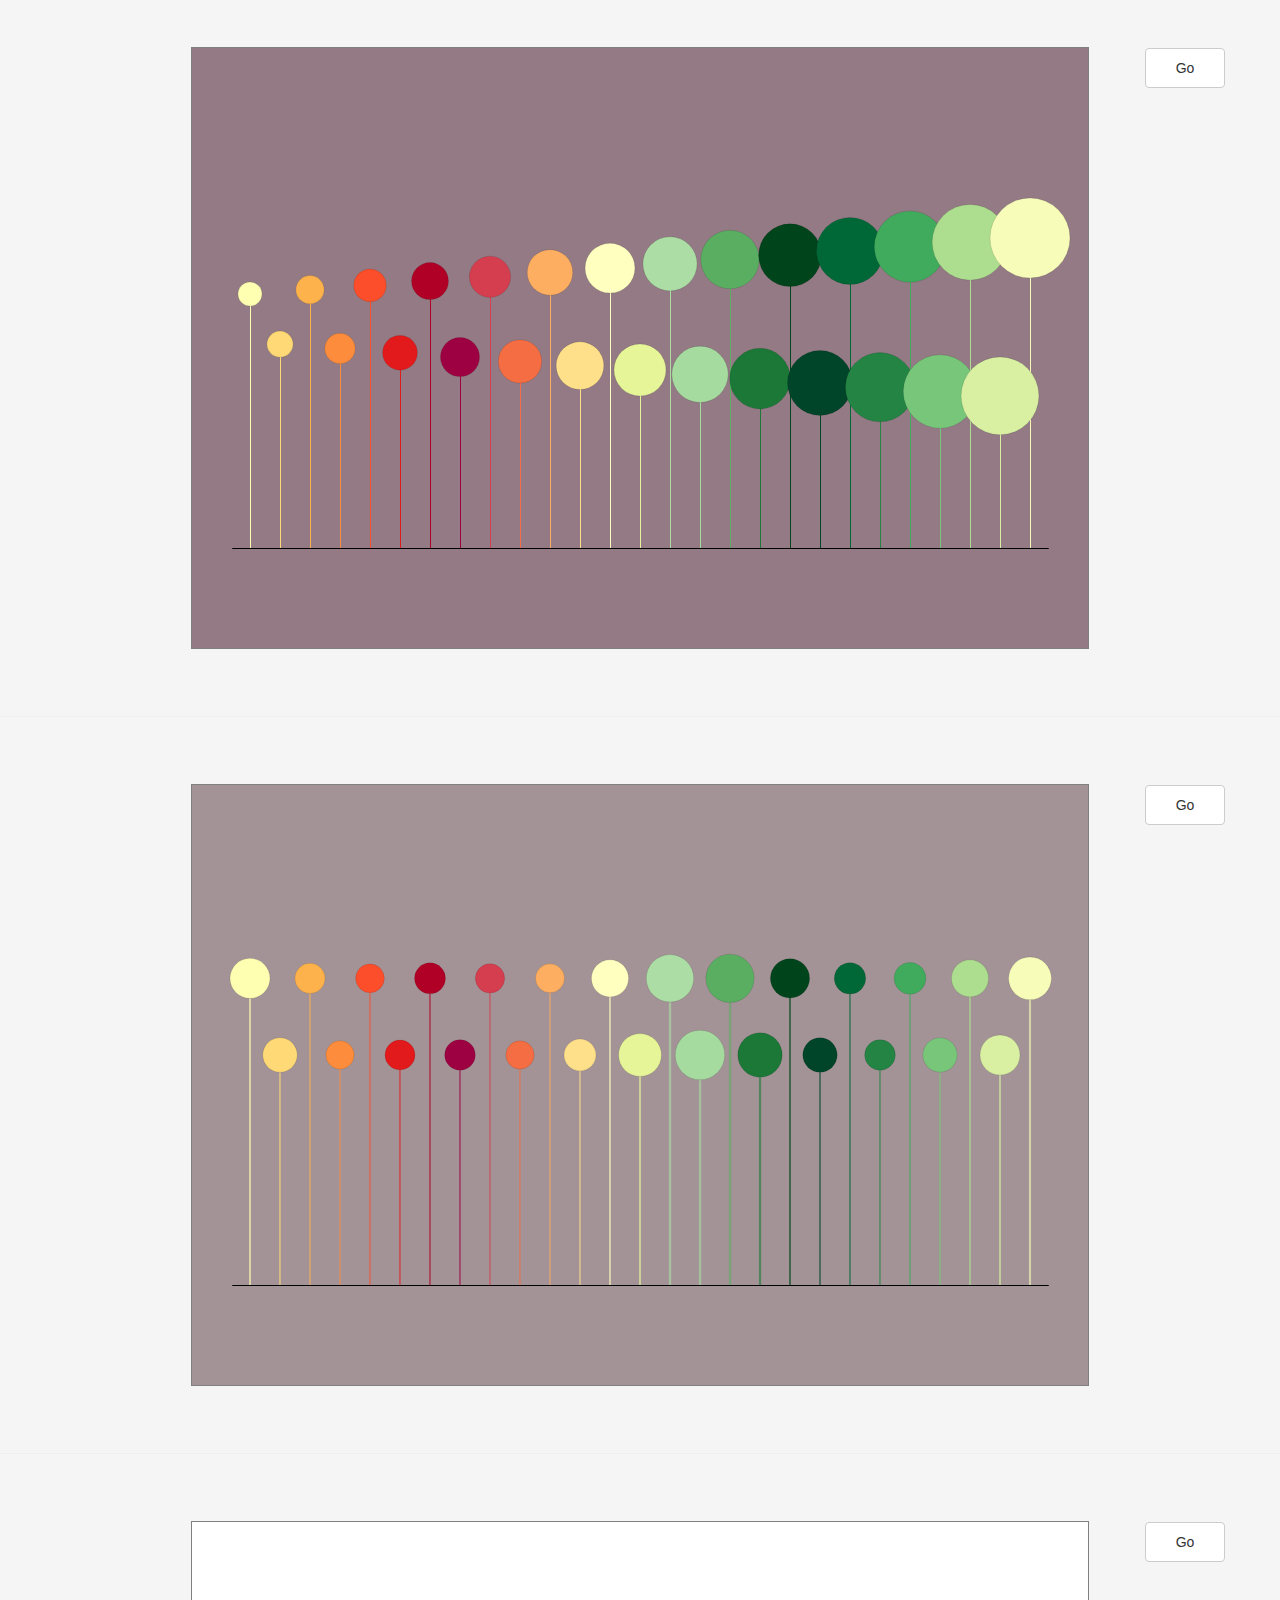
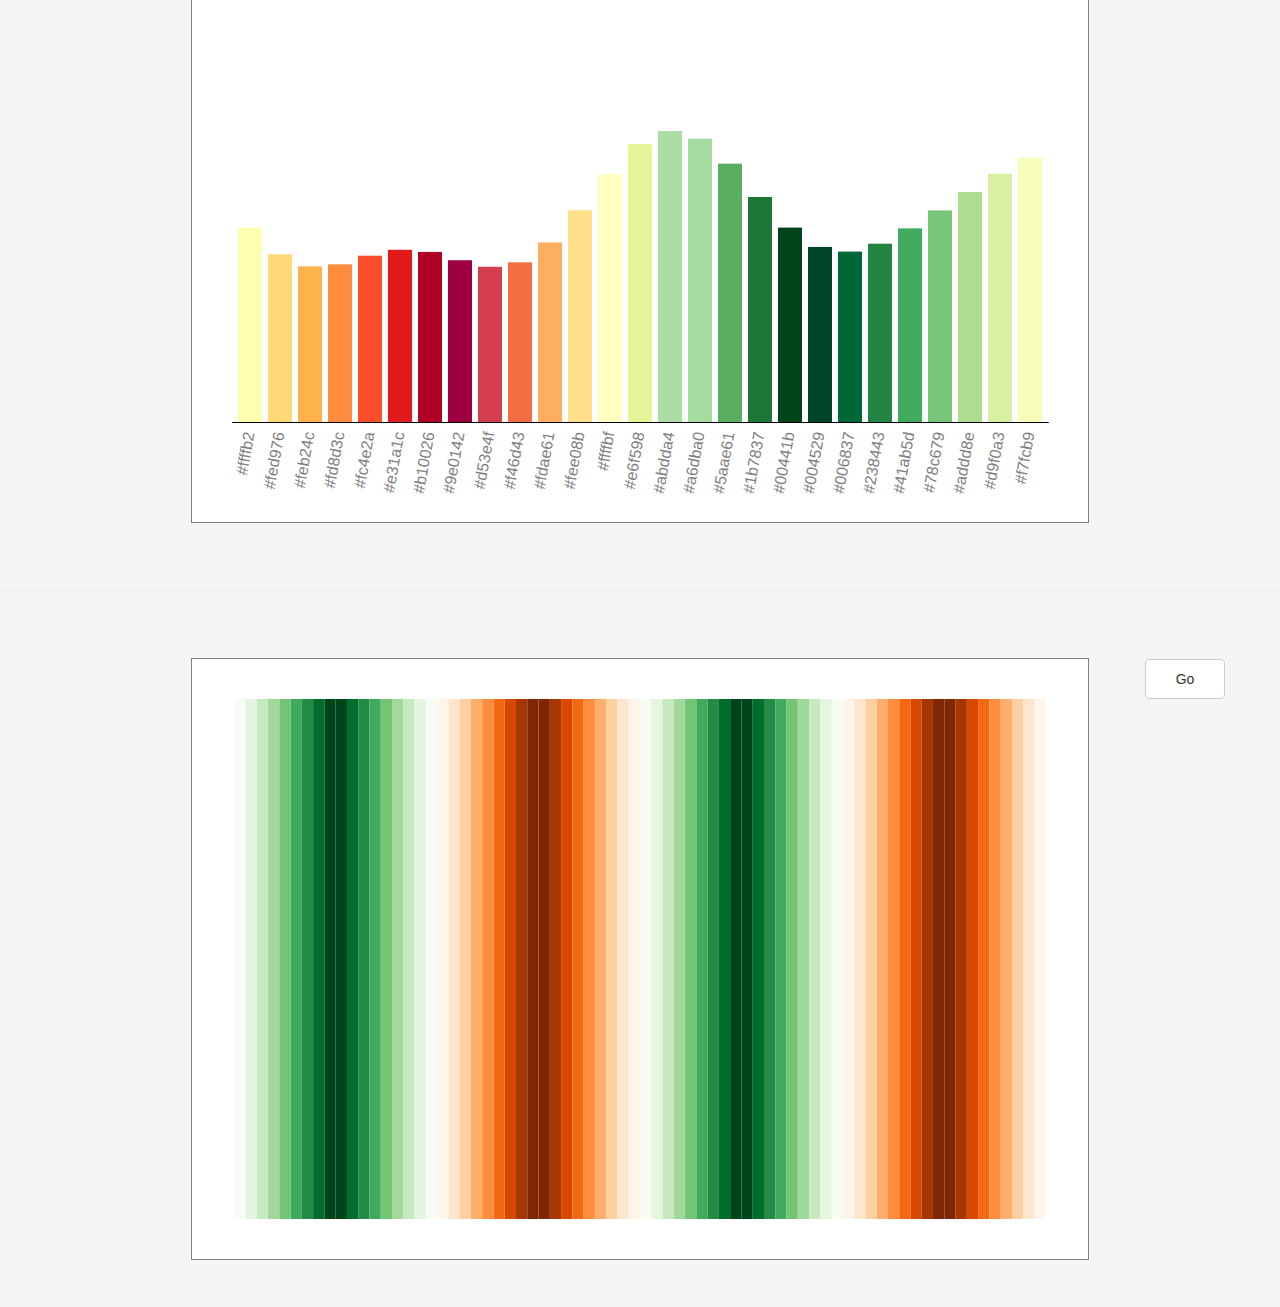
==== d3-1-color-scheme-demo/index.html @ 7438455c "fix" ====
<!DOCTYPE html>
<html lang="en">
<head>
  <meta charset="UTF-8">
  <meta name="viewport" content="width=device-width, initial-scale=1.0">
  <meta http-equiv="X-UA-Compatible" content="ie=edge">
  <title>Color Scheme Demo with d3</title>
  <!-- Bootstrap -->
  <link rel="stylesheet" href="css/bootstrap.min.css">
  <style>
    * {
      margin: 0;
      padding: 0;
    }

    body {
      height: 100vh;
      background-color: whitesmoke;
    }

    .row div svg {
      margin: 48px auto;
      display: block;
    }

    #chart-area3,
    #chart-area1,
    #chart-area2,
    #chart-area4 {
      position: relative;
    }

    .controller {
      position: absolute;
      right: 0;
      top: 0;

      width: 80px;
      height: 40px;
      font-size: 1em;
      user-select: none;
      outline: none;
    }
    .controller:focus {
      outline: none;
    }
  </style>
</head>
<body>
  <!-- Bootstrap grid setup -->

  <div class="container">
    <div class="row">
          <div id="chart-area2">
            <button class="controller btn btn-default">Go</button>         
          </div>
      </div>
  </div>
  <hr>

  <div class="container">
    <div class="row">
          <div id="chart-area4">
            <button class="controller btn btn-default">Go</button>         
          </div>
      </div>
  </div>
  <hr>

  <div class="container">
    <div class="row">
        <div id="chart-area1">
          <button class="controller btn btn-default">Go</button>          
        </div>
    </div>
  </div>

  <hr>

  <div class="container">
    <div class="row">
          <div id="chart-area3">
            <button class="controller btn btn-default">Go</button>
          </div>
      </div>
  </div>

  <script src="noise.js"></script>
  <script src="d3.min.js"></script>
  <script src="viz1.js"></script>
  <script src="viz2.js"></script>
  <script src="viz3.js"></script>
  <script src="viz4.js"></script>
  <script src="main.js"></script>
</body>
</html>
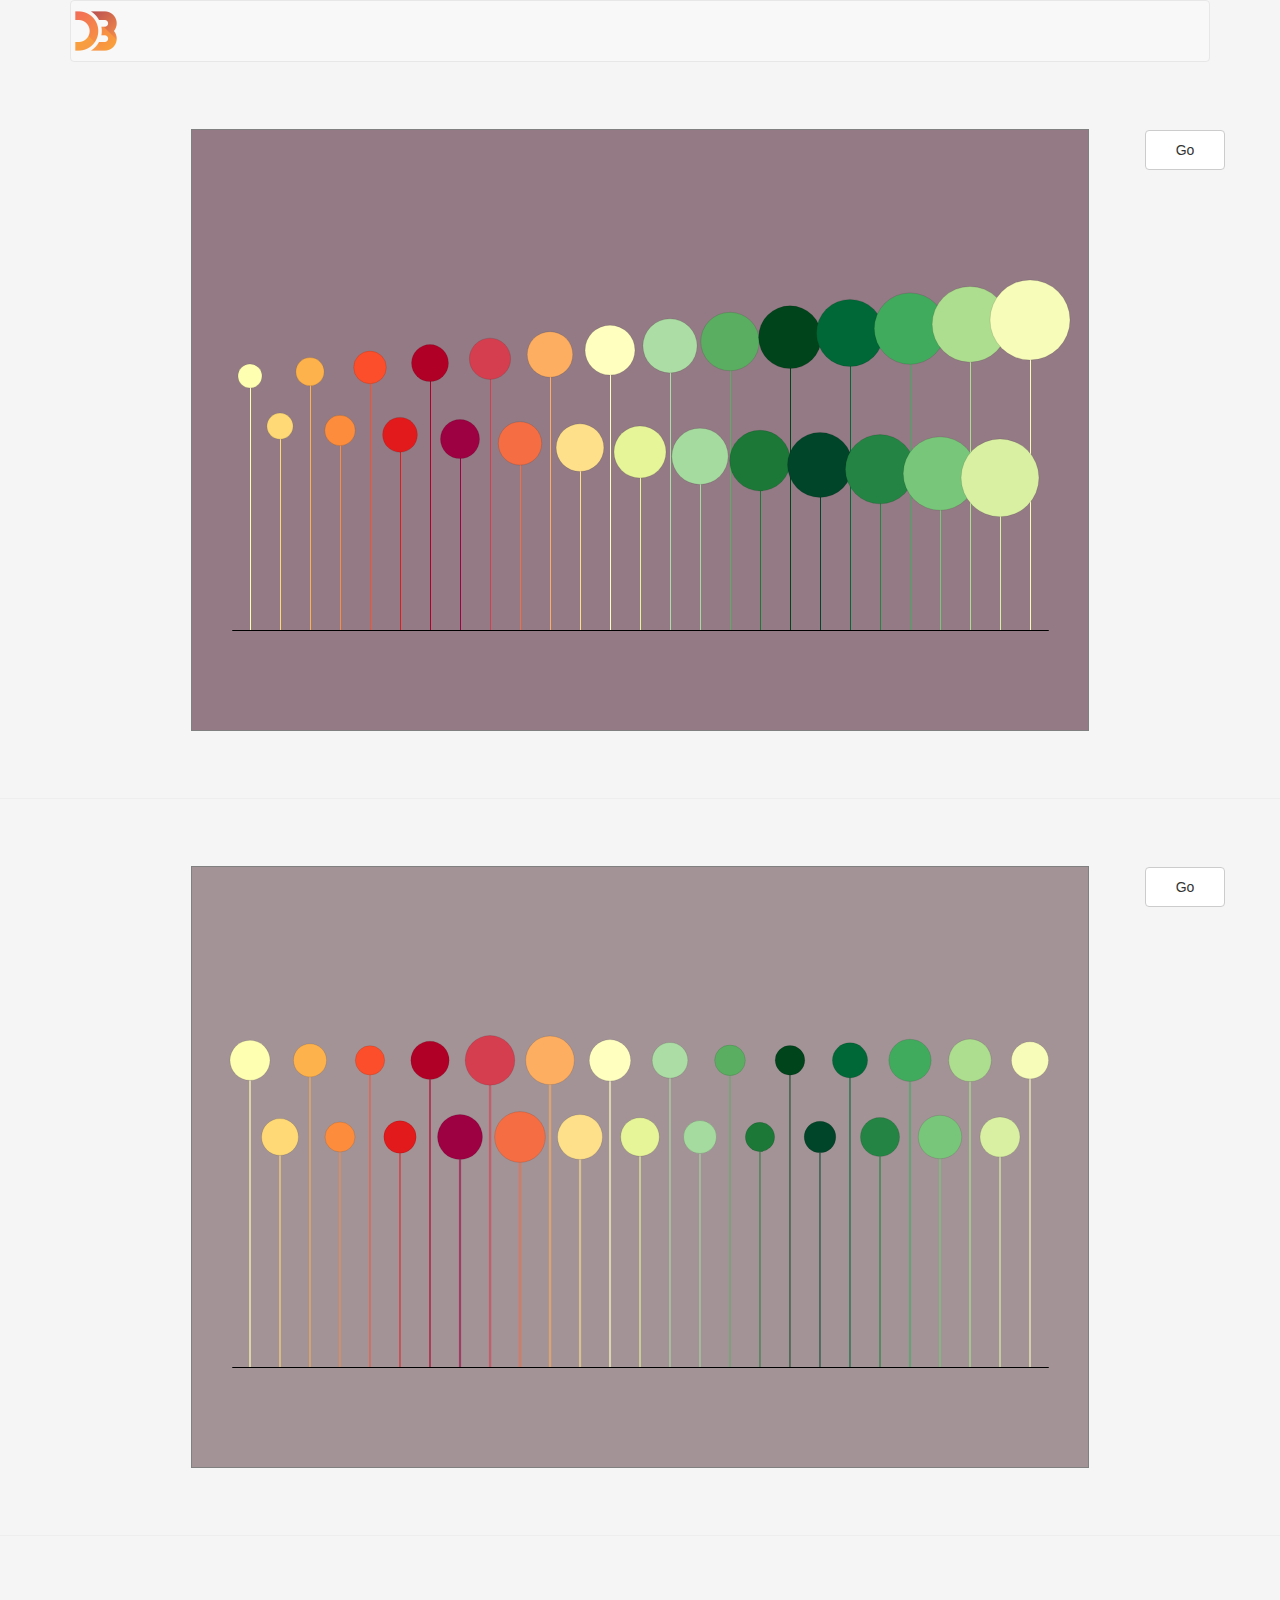
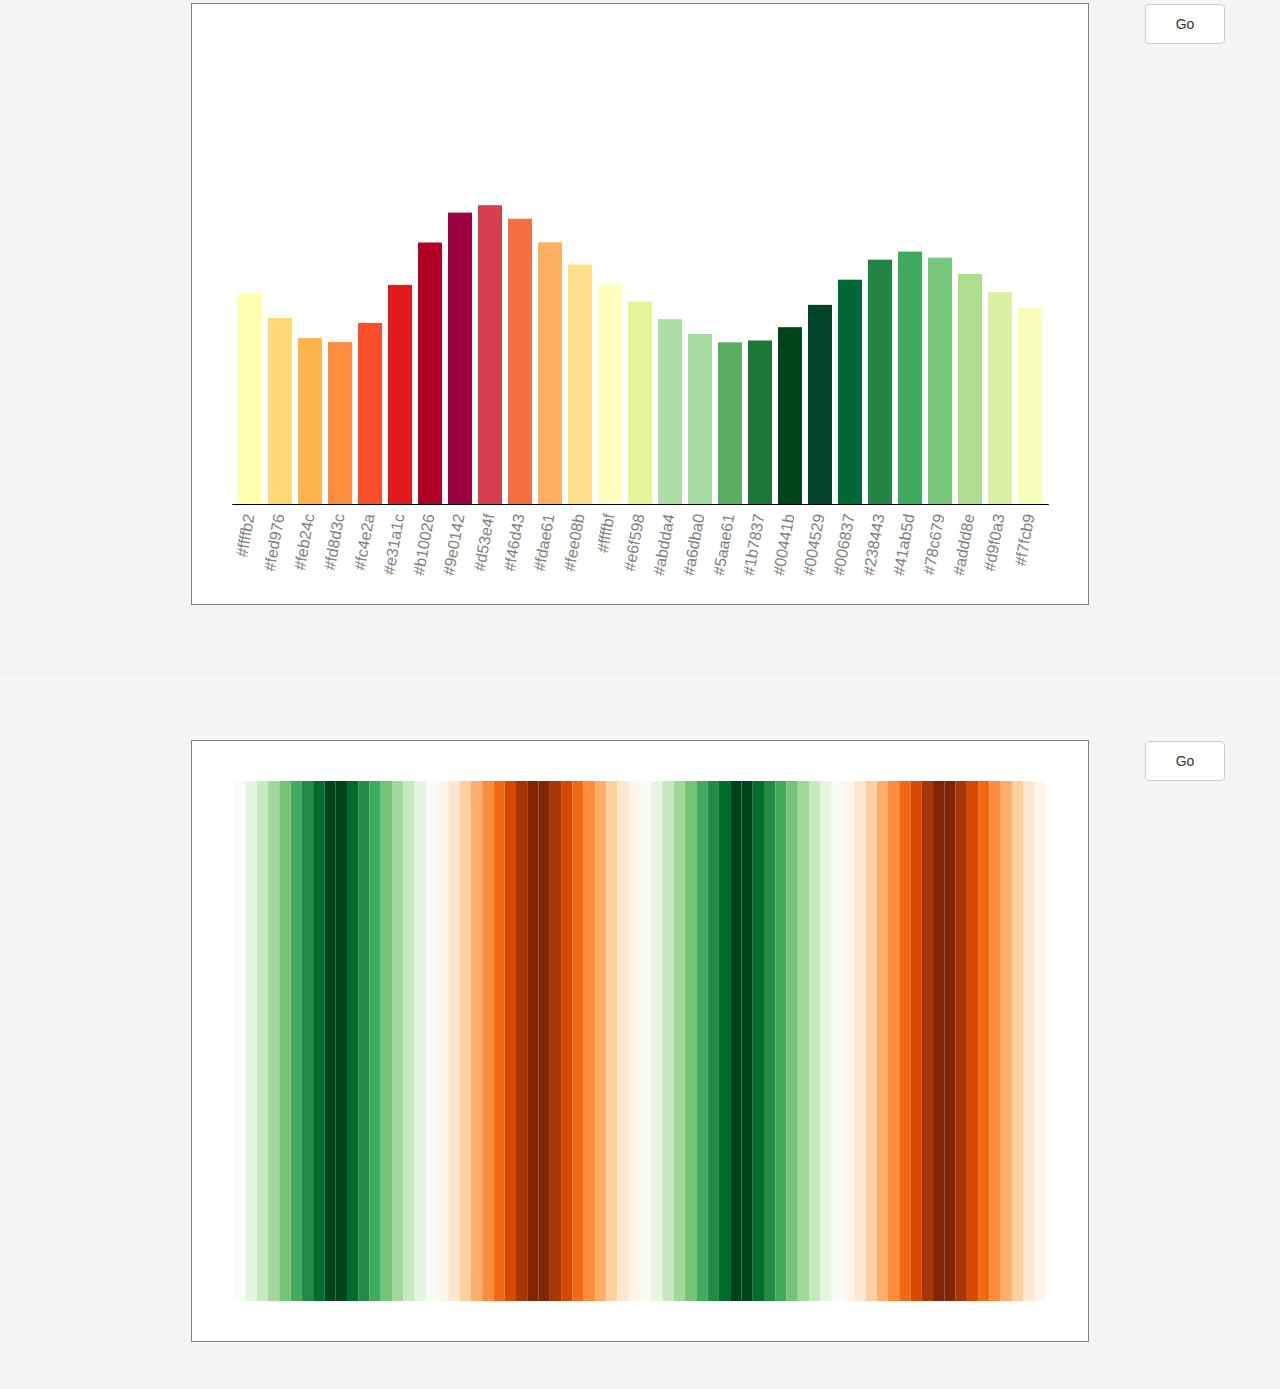
==== commit 9b82ff24: "fixed logo in color scheme demo" ====
--- a/d3-1-color-scheme-demo/index.html
+++ b/d3-1-color-scheme-demo/index.html
@@ -7,46 +7,16 @@
   <title>Color Scheme Demo with d3</title>
   <!-- Bootstrap -->
   <link rel="stylesheet" href="css/bootstrap.min.css">
-  <style>
-    * {
-      margin: 0;
-      padding: 0;
-    }
-
-    body {
-      height: 100vh;
-      background-color: whitesmoke;
-    }
-
-    .row div svg {
-      margin: 48px auto;
-      display: block;
-    }
-
-    #chart-area3,
-    #chart-area1,
-    #chart-area2,
-    #chart-area4 {
-      position: relative;
-    }
-
-    .controller {
-      position: absolute;
-      right: 0;
-      top: 0;
-
-      width: 80px;
-      height: 40px;
-      font-size: 1em;
-      user-select: none;
-      outline: none;
-    }
-    .controller:focus {
-      outline: none;
-    }
-  </style>
+  <link rel="stylesheet" href="css/style.css">
 </head>
 <body>
+
+  <nav class="navbar navbar-default">
+      <div class="container">
+          <a class="navbar-brand" href="#"><img id="logo" src="img/d3.png"></a>      
+      </div>
+  </nav>
+
   <!-- Bootstrap grid setup -->
 
   <div class="container">
--- a/d3-1-color-scheme-demo/css/style.css
+++ b/d3-1-color-scheme-demo/css/style.css
@@ -0,0 +1,49 @@
+* {
+  margin: 0;
+  padding: 0;
+}
+
+body {
+  height: 100vh;
+  background-color: whitesmoke;
+}
+
+
+#logo {
+  height:50px;
+}
+.navbar {
+  margin: 0 70px 20px;
+}
+
+.navbar-brand {
+  height: 60px;
+  padding: 5px 0px;
+}
+
+.row div svg {
+  margin: 48px auto;
+  display: block;
+}
+
+#chart-area3,
+#chart-area1,
+#chart-area2,
+#chart-area4 {
+  position: relative;
+}
+
+.controller {
+  position: absolute;
+  right: 0;
+  top: 0;
+
+  width: 80px;
+  height: 40px;
+  font-size: 1em;
+  user-select: none;
+  outline: none;
+}
+.controller:focus {
+  outline: none;
+}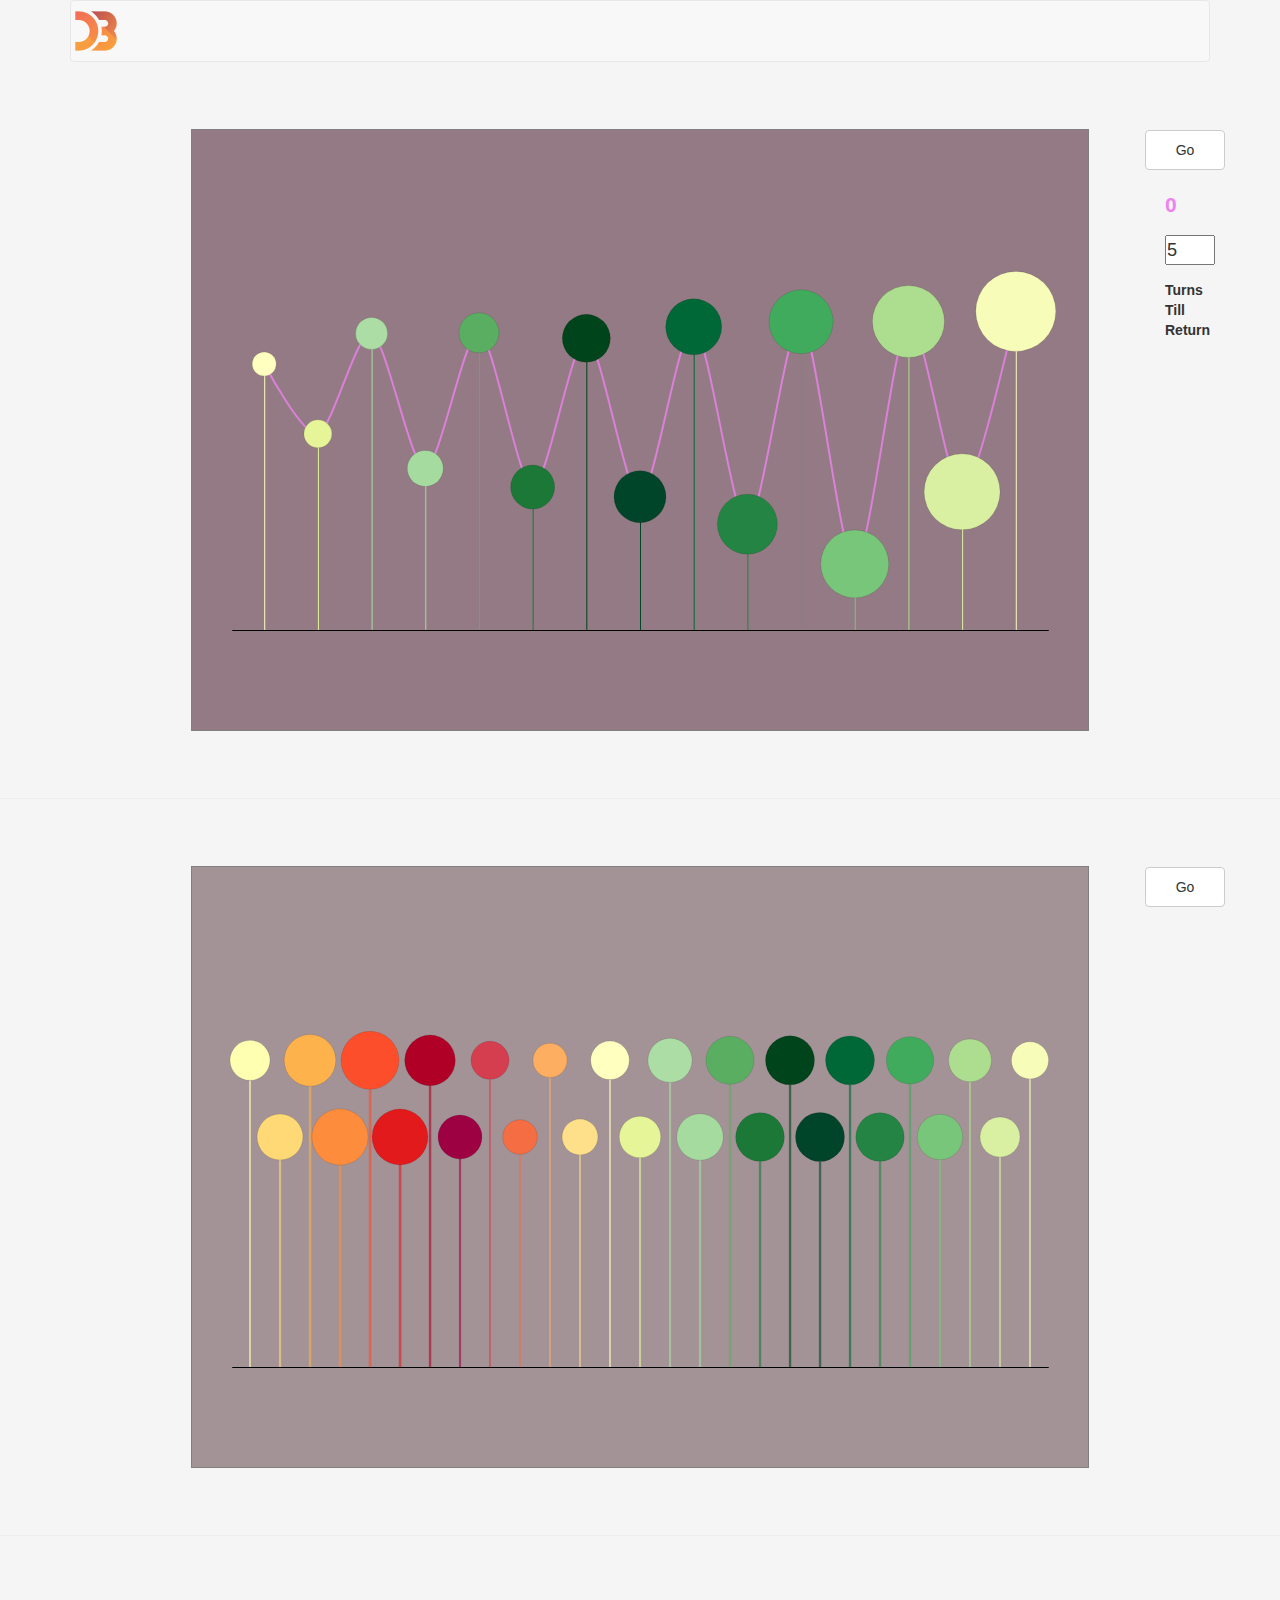
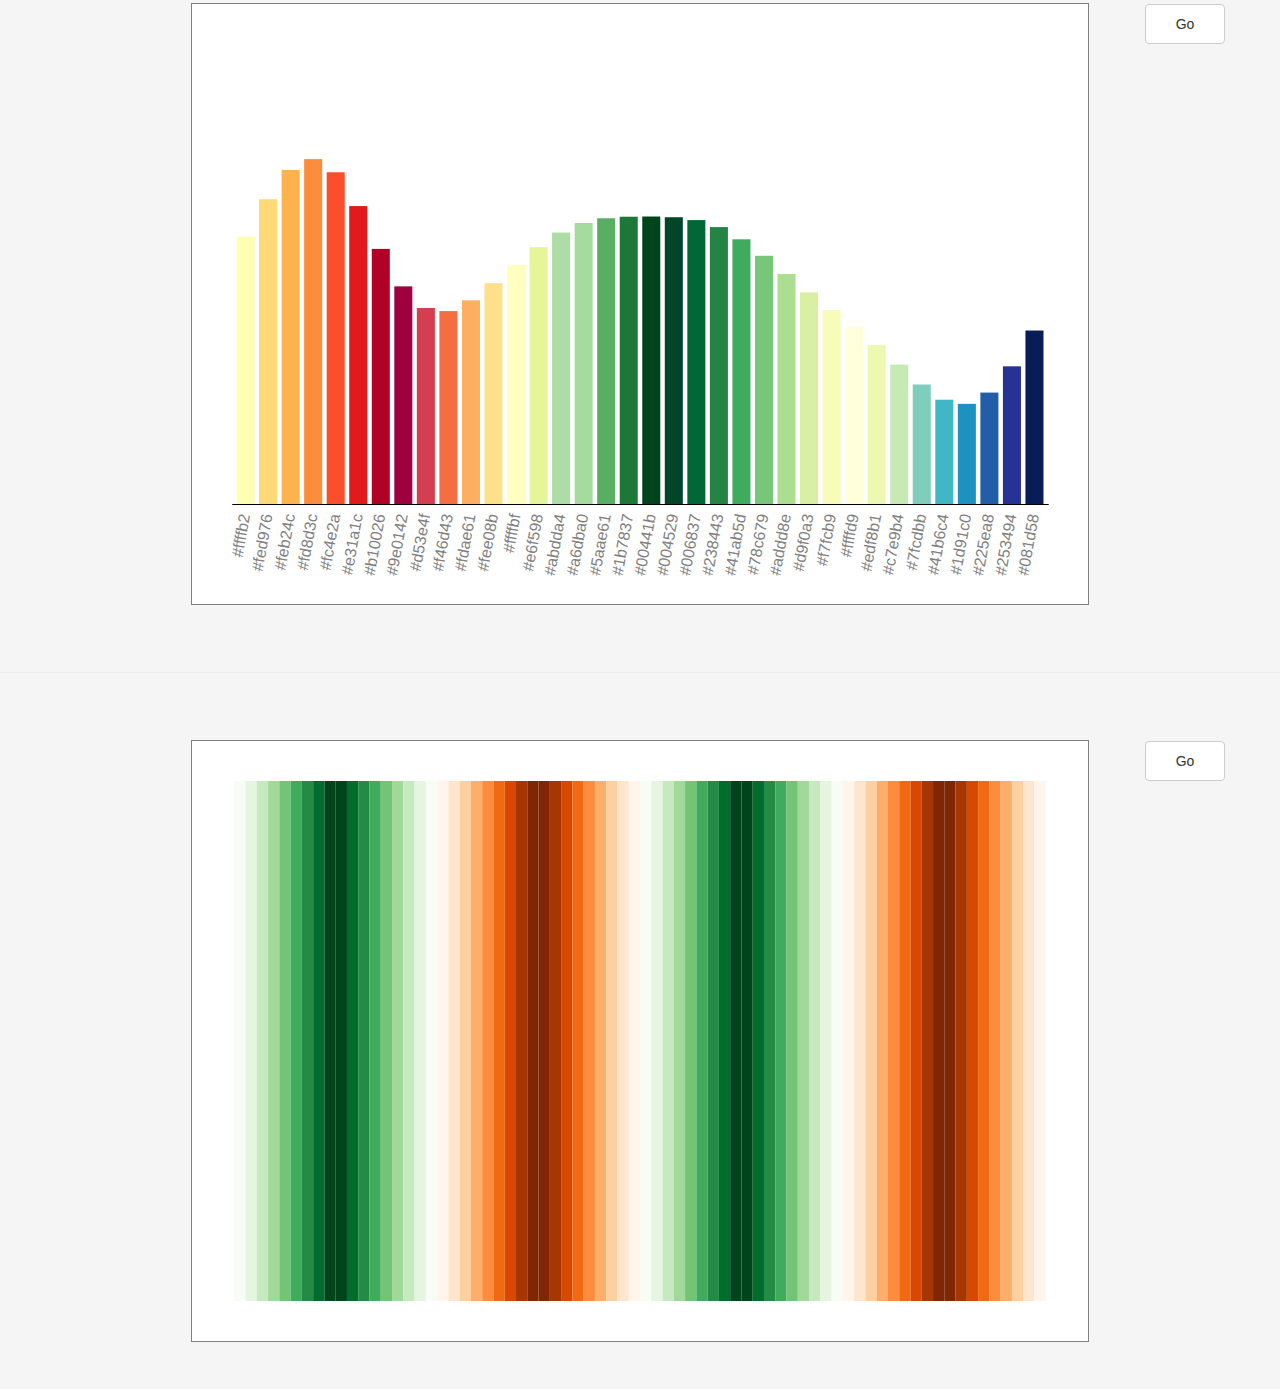
==== commit ae282772: "improved color scheme demo" ====
--- a/d3-1-color-scheme-demo/index.html
+++ b/d3-1-color-scheme-demo/index.html
@@ -22,7 +22,10 @@
   <div class="container">
     <div class="row">
           <div id="chart-area2">
-            <button class="controller btn btn-default">Go</button>         
+            <button class="controller btn btn-default">Go</button>   
+            <label id="counter-label-2"></label>   
+            <input type="number" id="input-max-2" min="1">
+            <label id="input-label-2">Turns Till Return</label>
           </div>
       </div>
   </div>
--- a/d3-1-color-scheme-demo/css/style.css
+++ b/d3-1-color-scheme-demo/css/style.css
@@ -33,6 +33,35 @@
   position: relative;
 }
 
+#counter-label-2 {
+  position: absolute;
+  right: 0;
+  top: 60px;
+  font-size: 1.5em;
+  user-select: none;
+  width: 60px;
+  text-align: left;
+  color: violet;
+}
+#input-max-2 {
+  position:absolute;
+  right: 10px;
+  top: 105px;
+  font-size: 1.3em;
+  user-select: none;
+  width: 50px;
+  text-align: left;
+}
+#input-label-2 {
+  position: absolute;
+  right: 0;
+  top: 150px;
+  font-size: 1em;
+  user-select: none;
+  width: 60px;
+  text-align: left;
+}
+
 .controller {
   position: absolute;
   right: 0;
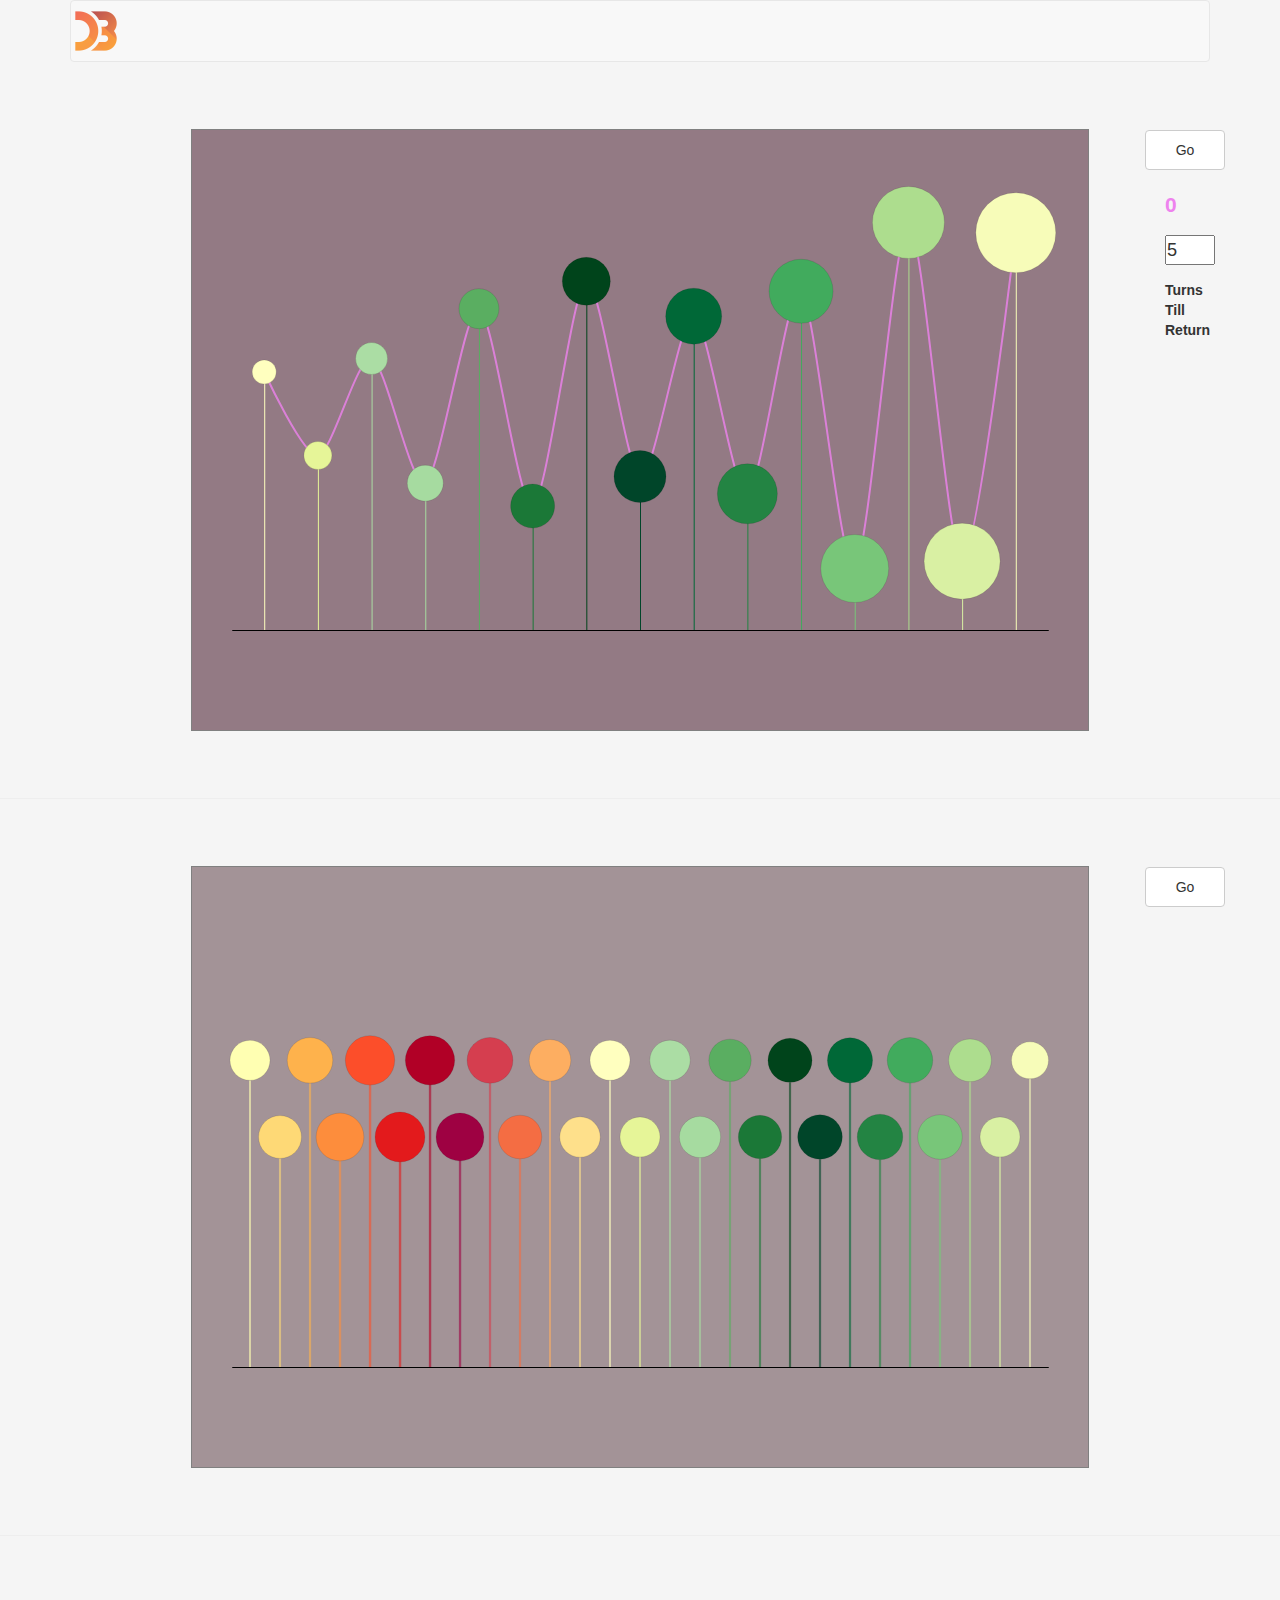
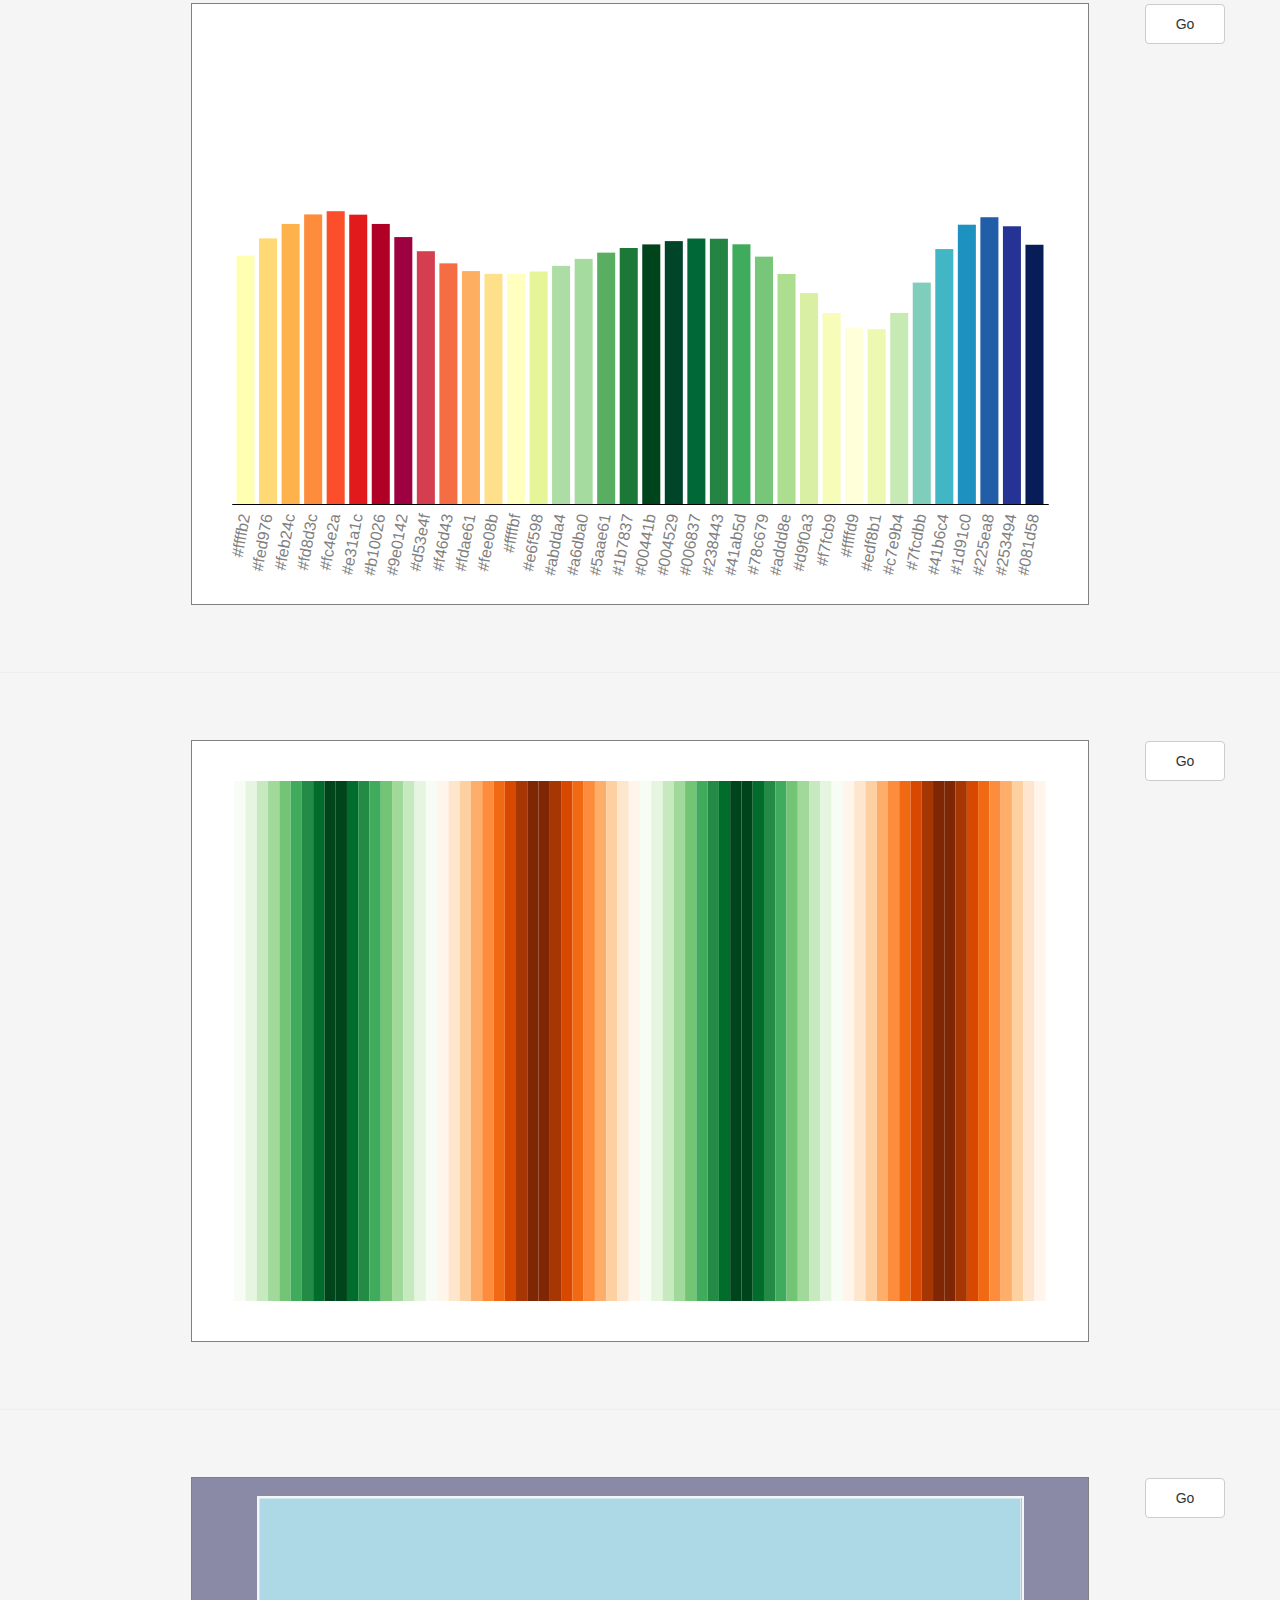
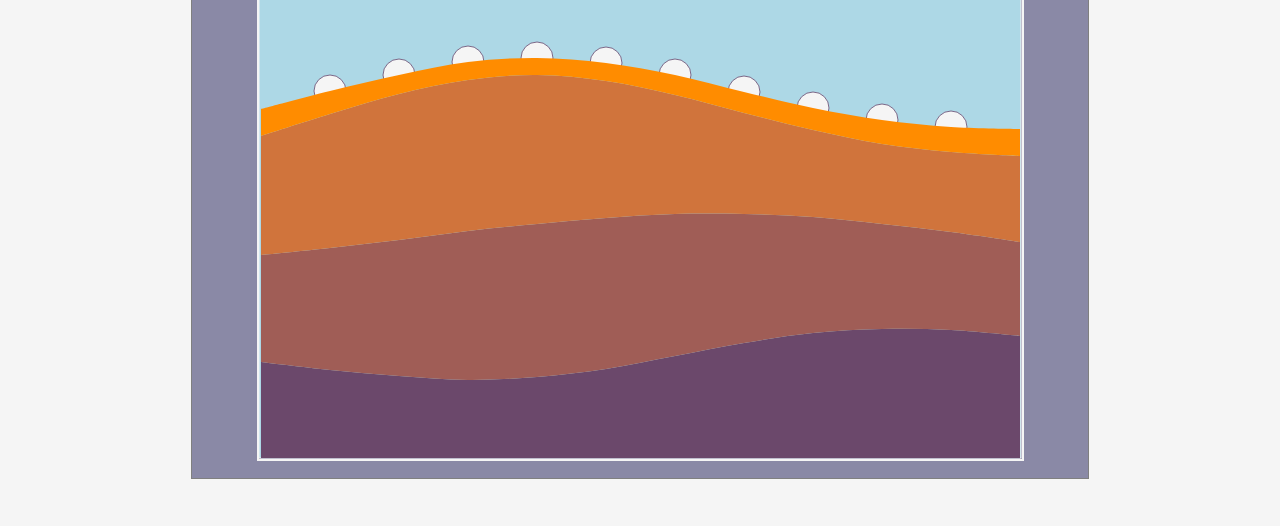
==== commit 9d2c44dd: "added stacked area demo to colors" ====
--- a/d3-1-color-scheme-demo/index.html
+++ b/d3-1-color-scheme-demo/index.html
@@ -58,12 +58,23 @@
       </div>
   </div>
 
+  <hr>
+
+  <div class="container">
+    <div class="row">
+          <div id="chart-area5">
+            <button class="controller btn btn-default">Go</button>
+          </div>
+      </div>
+  </div>
+
   <script src="noise.js"></script>
   <script src="d3.min.js"></script>
   <script src="viz1.js"></script>
   <script src="viz2.js"></script>
   <script src="viz3.js"></script>
   <script src="viz4.js"></script>
+  <script src="viz5.js"></script>
   <script src="main.js"></script>
 </body>
 </html>--- a/d3-1-color-scheme-demo/css/style.css
+++ b/d3-1-color-scheme-demo/css/style.css
@@ -29,7 +29,8 @@
 #chart-area3,
 #chart-area1,
 #chart-area2,
-#chart-area4 {
+#chart-area4,
+#chart-area5 {
   position: relative;
 }
 
@@ -75,4 +76,8 @@
 }
 .controller:focus {
   outline: none;
+}
+
+.frame {
+  outline: 2px solid whitesmoke;
 }